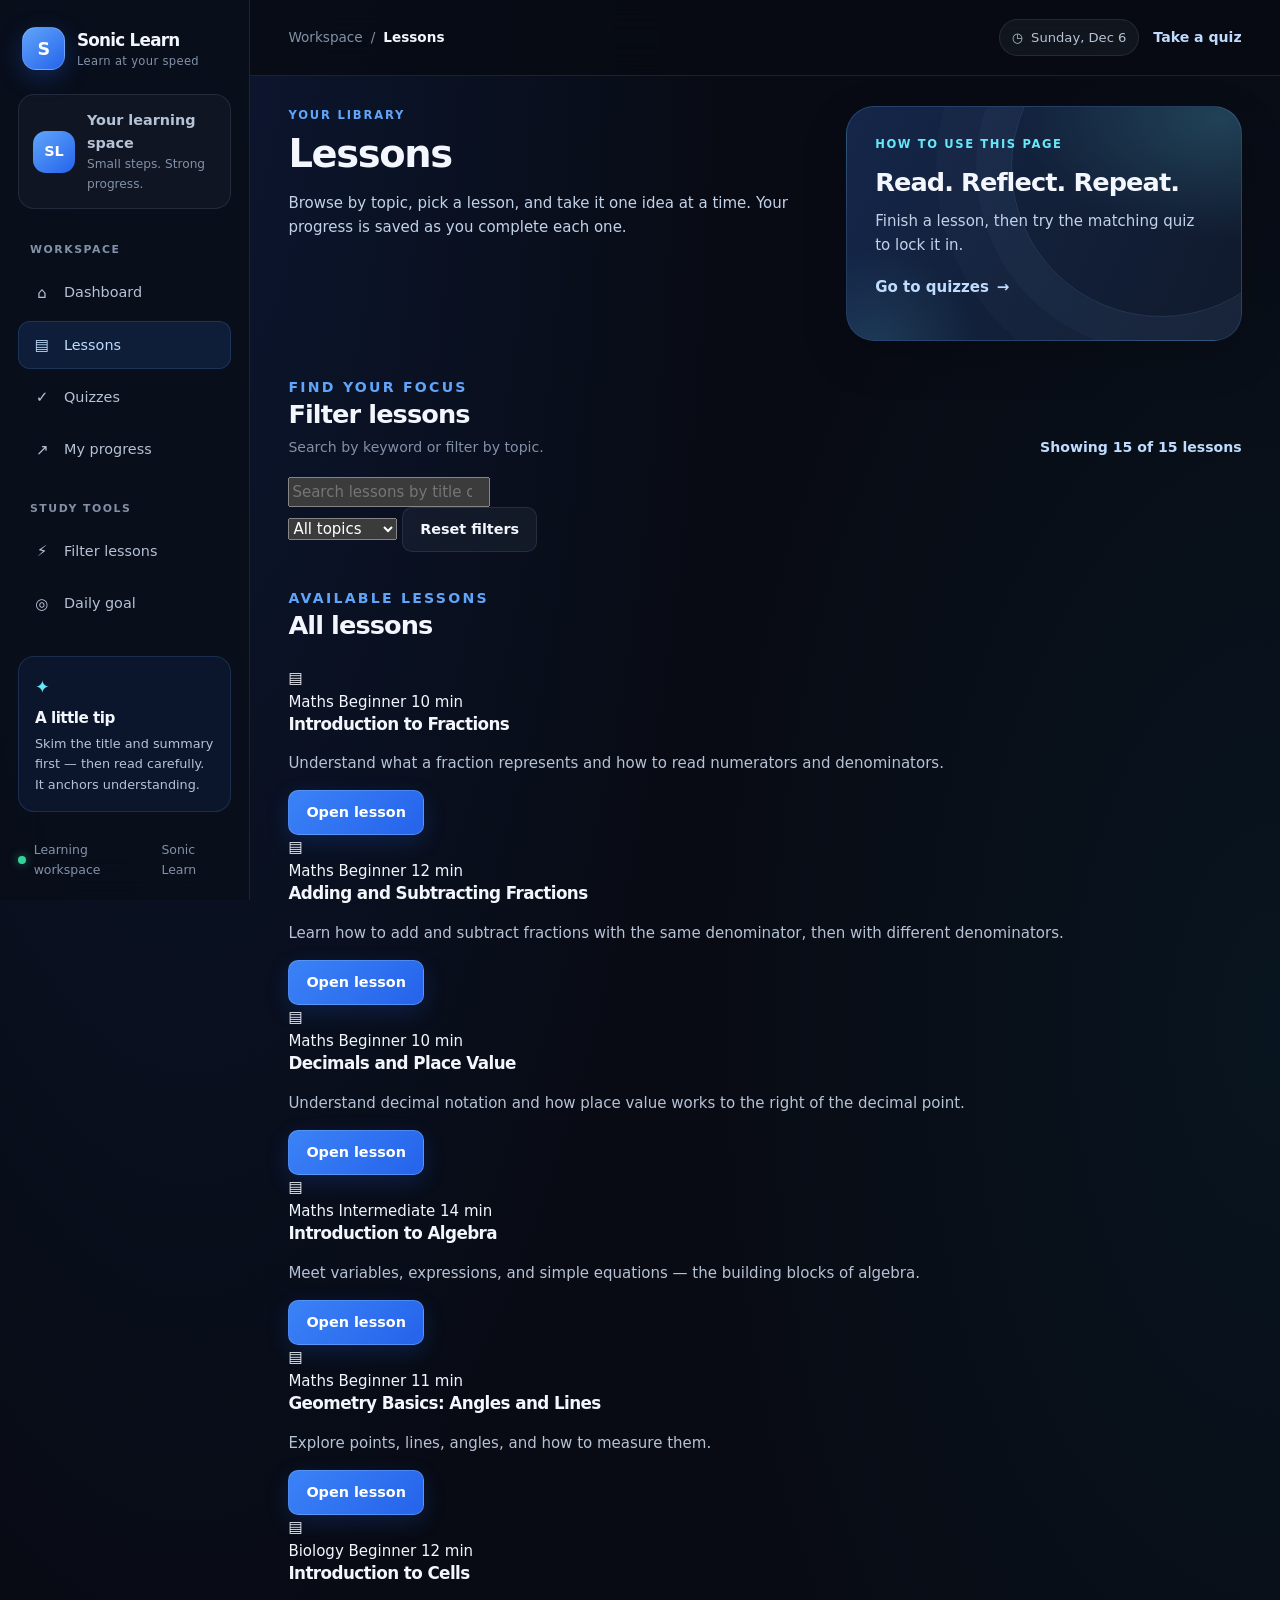
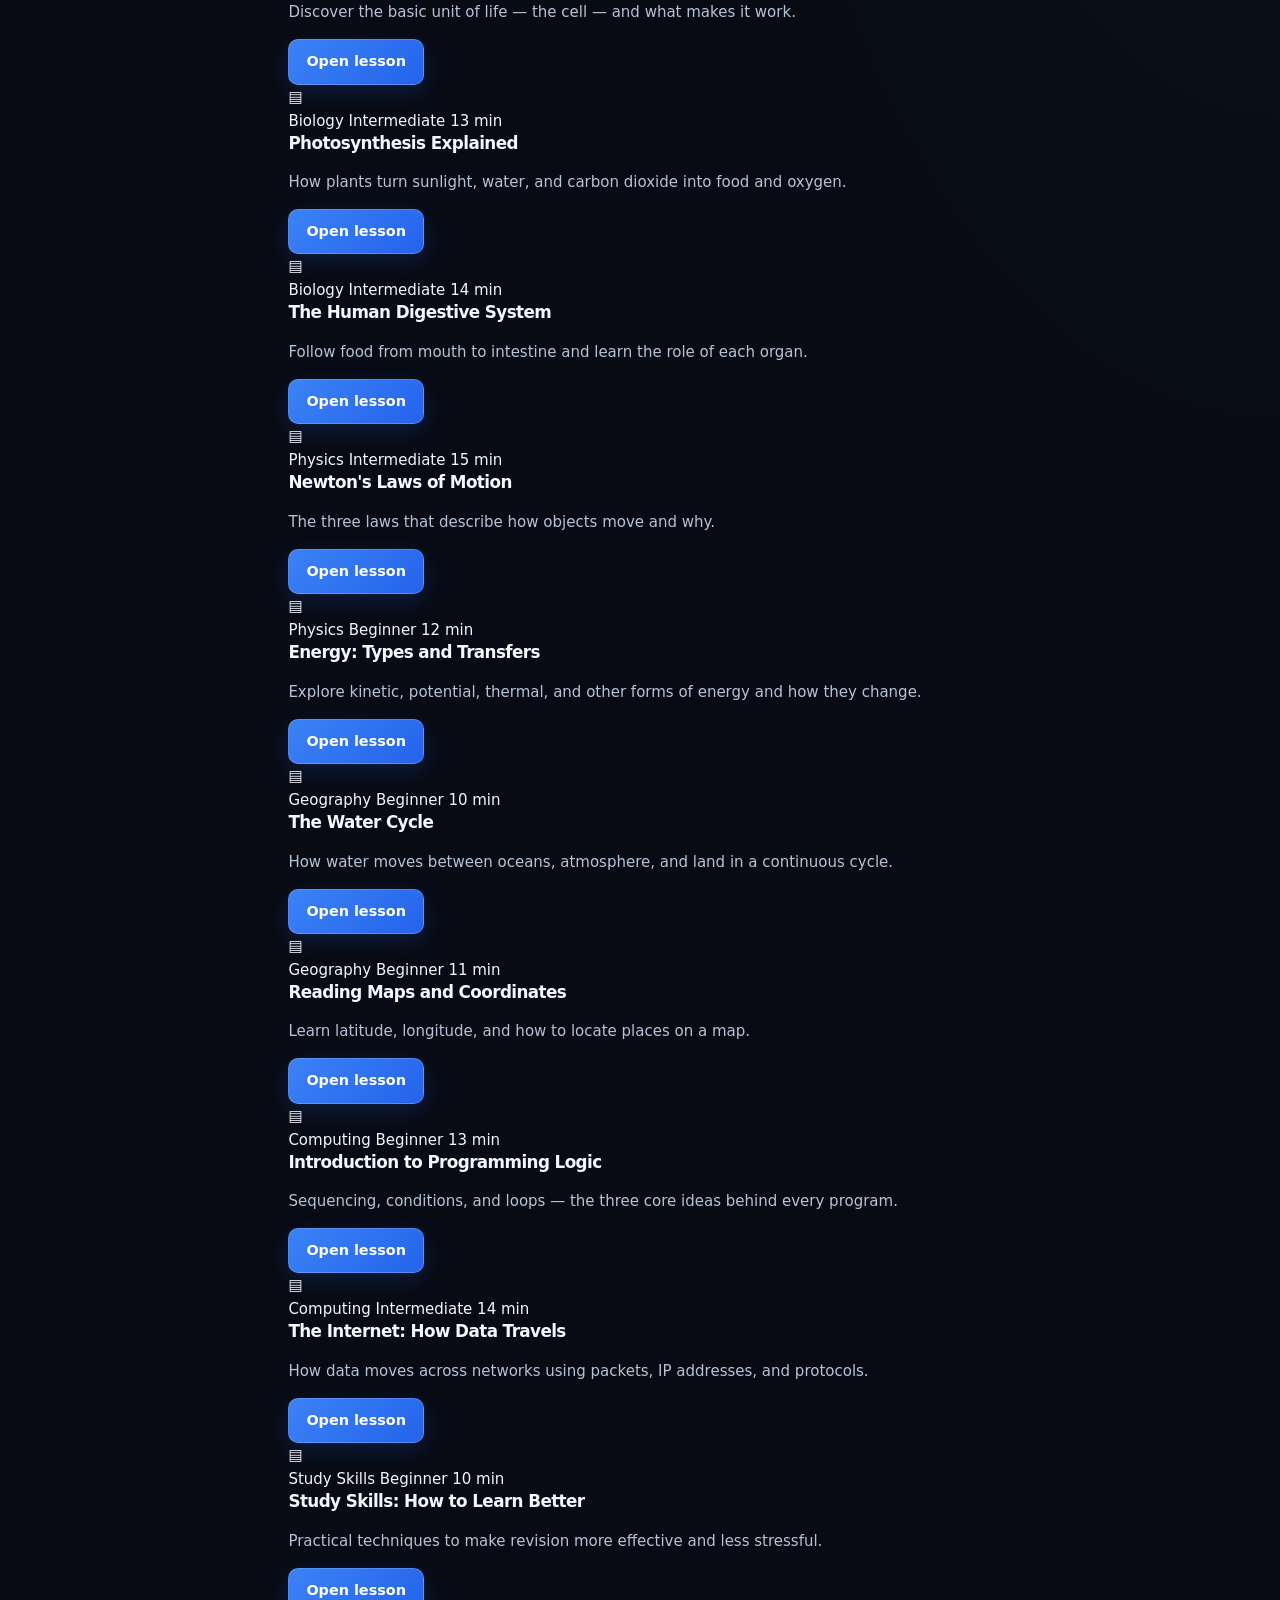
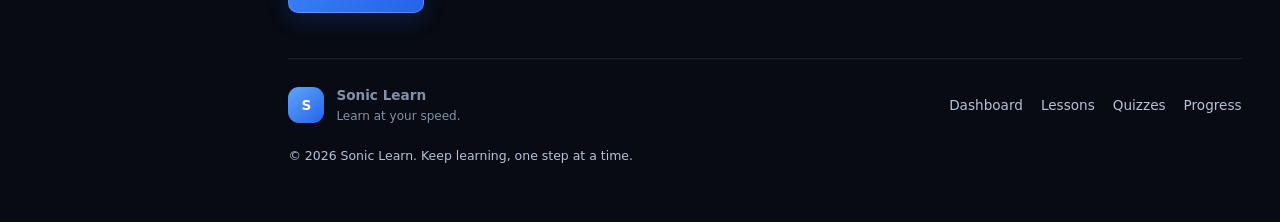
==== lessons.html @ 12e45e4f "Staged final commits of project sonic-learn" ====
<!DOCTYPE html>
<html lang="en">
<head>
    <!--
        SONIC LEARN — Lessons
        File: lessons.html

        Project structure (do not change):
        index.html
        css/style.css
        js/app.js
        lessons.html
        quiz.html
        lessons.json
        manifest.json
        sw.js

        All styling lives in css/style.css.
        All behaviour lives in js/app.js.
        Lesson data is fetched from lessons.json.
    -->

    <meta charset="UTF-8">
    <meta name="viewport" content="width=device-width, initial-scale=1.0">
    <meta name="color-scheme" content="dark">
    <meta name="theme-color" content="#080b14">

    <title>Lessons — Sonic Learn</title>
    <meta name="description" content="Browse Sonic Learn lessons by topic, track your progress, and open a lesson to study.">
    <meta name="robots" content="index, follow">
    <meta name="referrer" content="strict-origin-when-cross-origin">

    <meta property="og:type" content="website">
    <meta property="og:title" content="Lessons — Sonic Learn">
    <meta property="og:description" content="Browse lessons by topic and keep your learning moving.">
    <meta property="og:site_name" content="Sonic Learn">

    <link rel="manifest" href="manifest.json">
    <link rel="stylesheet" href="css/style.css">
    <script src="js/app.js" defer></script>
    <script src="js/lessons.js" defer></script>
</head>

<body>
    <a class="skip-link" href="#main-content">Skip to main content</a>

    <div class="app-shell" id="app-shell">
        <button
            class="sidebar-backdrop"
            id="sidebar-backdrop"
            type="button"
            aria-label="Close navigation menu"
            tabindex="-1"
            hidden
        ></button>

        <aside class="sidebar" id="sidebar" aria-label="Main sidebar">
            <div class="sidebar-header">
                <a class="brand" href="index.html" aria-label="Sonic Learn home">
                    <span class="brand-mark" aria-hidden="true">S</span>
                    <span class="brand-copy">
                        <span class="brand-name">Sonic Learn</span>
                        <span class="brand-tagline">Learn at your speed</span>
                    </span>
                </a>
                <button
                    class="icon-button sidebar-close"
                    id="sidebar-close"
                    type="button"
                    aria-label="Close navigation"
                >
                    <span aria-hidden="true">&times;</span>
                </button>
            </div>

            <div class="sidebar-profile" aria-label="Learning profile">
                <div class="profile-avatar" aria-hidden="true">SL</div>
                <div class="profile-copy">
                    <p class="profile-name">Your learning space</p>
                    <p class="profile-caption">Small steps. Strong progress.</p>
                </div>
            </div>

            <nav class="navigation" aria-label="Main navigation">
                <p class="nav-heading">Workspace</p>
                <a class="nav-link" href="index.html">
                    <span class="nav-icon" aria-hidden="true">⌂</span>
                    <span>Dashboard</span>
                </a>
                <a class="nav-link active" href="lessons.html" aria-current="page">
                    <span class="nav-icon" aria-hidden="true">▤</span>
                    <span>Lessons</span>
                </a>
                <a class="nav-link" href="quiz.html">
                    <span class="nav-icon" aria-hidden="true">✓</span>
                    <span>Quizzes</span>
                </a>
                <a class="nav-link" href="index.html#progress-section">
                    <span class="nav-icon" aria-hidden="true">↗</span>
                    <span>My progress</span>
                </a>

                <p class="nav-heading nav-heading-spaced">Study tools</p>
                <a class="nav-link" href="#lessons-toolbar">
                    <span class="nav-icon" aria-hidden="true">⚡</span>
                    <span>Filter lessons</span>
                </a>
                <a class="nav-link" href="index.html#goal-panel">
                    <span class="nav-icon" aria-hidden="true">◎</span>
                    <span>Daily goal</span>
                </a>
            </nav>

            <div class="sidebar-spacer" aria-hidden="true"></div>

            <section class="sidebar-tip" aria-labelledby="sidebar-tip-title">
                <div class="sidebar-tip-icon" aria-hidden="true">✦</div>
                <h2 id="sidebar-tip-title">A little tip</h2>
                <p>Skim the title and summary first — then read carefully. It anchors understanding.</p>
            </section>

            <div class="sidebar-footer">
                <span class="status-dot" aria-hidden="true"></span>
                <span>Learning workspace</span>
                <span class="sidebar-version">Sonic Learn</span>
            </div>
        </aside>

        <div class="main-column">
            <header class="topbar">
                <div class="topbar-left">
                    <button
                        class="icon-button menu-toggle"
                        id="menu-toggle"
                        type="button"
                        aria-controls="sidebar"
                        aria-expanded="false"
                        aria-label="Open navigation menu"
                    >
                        <span aria-hidden="true">☰</span>
                    </button>
                    <div class="breadcrumb" aria-label="Breadcrumb">
                        <a class="breadcrumb-muted" href="index.html">Workspace</a>
                        <span aria-hidden="true">/</span>
                        <span class="breadcrumb-current">Lessons</span>
                    </div>
                </div>

                <div class="topbar-right">
                    <div class="today-label">
                        <span class="today-label-icon" aria-hidden="true">◷</span>
                        <time id="today-date" datetime="">Today</time>
                    </div>
                    <a class="topbar-link" href="quiz.html">Take a quiz</a>
                </div>
            </header>

            <main class="main-content" id="main-content" tabindex="-1">
                <div class="page-content">

                    <!-- ============ PAGE HEADER ============ -->
                    <section class="welcome-section welcome-section-compact" aria-labelledby="lessons-title">
                        <div class="welcome-copy">
                            <p class="eyebrow">YOUR LIBRARY</p>
                            <h1 id="lessons-title">Lessons</h1>
                            <p class="welcome-description">
                                Browse by topic, pick a lesson, and take it one idea at a time.
                                Your progress is saved as you complete each one.
                            </p>
                        </div>

                        <div class="hero-card hero-card-tight" aria-label="Study tip">
                            <div class="hero-decoration hero-decoration-one" aria-hidden="true"></div>
                            <div class="hero-decoration hero-decoration-two" aria-hidden="true"></div>
                            <div class="hero-card-content">
                                <span class="hero-label">HOW TO USE THIS PAGE</span>
                                <h2>Read. Reflect. Repeat.</h2>
                                <p>Finish a lesson, then try the matching quiz to lock it in.</p>
                                <a class="hero-link" href="quiz.html">
                                    Go to quizzes
                                    <span aria-hidden="true">→</span>
                                </a>
                            </div>
                        </div>
                    </section>

                    <!-- ============ TOOLBAR ============ -->
                    <section class="dashboard-section" id="lessons-toolbar" aria-labelledby="lessons-toolbar-title">
                        <div class="section-heading">
                            <div>
                                <p class="eyebrow">FIND YOUR FOCUS</p>
                                <h2 id="lessons-toolbar-title">Filter lessons</h2>
                                <p class="section-description">Search by keyword or filter by topic.</p>
                            </div>
                            <p class="text-link" id="lessons-count" aria-live="polite">Loading lessons…</p>
                        </div>

                        <div class="toolbar" role="search">
                            <div class="search-box">
                                <label class="visually-hidden" for="lessons-search">Search lessons</label>
                                <input
                                    id="lessons-search"
                                    class="input"
                                    type="search"
                                    placeholder="Search lessons by title or keyword"
                                    autocomplete="off"
                                >
                            </div>

                            <label class="visually-hidden" for="lessons-topic">Filter by topic</label>
                            <select id="lessons-topic" class="input">
                                <option value="">All topics</option>
                            </select>

                            <button class="button button-secondary" id="lessons-reset" type="button">
                                Reset filters
                            </button>
                        </div>
                    </section>

                    <!-- ============ LESSONS GRID ============ -->
                    <section class="dashboard-section" aria-labelledby="lessons-list-title">
                        <div class="section-heading">
                            <div>
                                <p class="eyebrow">AVAILABLE LESSONS</p>
                                <h2 id="lessons-list-title">All lessons</h2>
                            </div>
                        </div>

                        <div
                            class="lessons-grid"
                            id="lessons-list"
                            aria-live="polite"
                            aria-busy="true"
                        >
                            <!-- Populated by js/app.js from lessons.json -->
                            <div class="empty-state">
                                <span class="empty-state-icon" aria-hidden="true">▤</span>
                                <h3>Loading lessons…</h3>
                                <p>Fetching lesson data from lessons.json.</p>
                            </div>
                        </div>

                        <noscript>
                            <p class="notice">
                                JavaScript is turned off. Lessons cannot be loaded from lessons.json
                                without it. Please enable JavaScript to browse lessons.
                            </p>
                        </noscript>
                    </section>

                    <!-- ============ FOOTER ============ -->
                    <footer class="page-footer">
                        <div class="footer-brand">
                            <span class="footer-brand-mark" aria-hidden="true">S</span>
                            <span>
                                <strong>Sonic Learn</strong>
                                <span class="footer-tagline">Learn at your speed.</span>
                            </span>
                        </div>

                        <nav class="footer-navigation" aria-label="Footer navigation">
                            <a href="index.html">Dashboard</a>
                            <a href="lessons.html">Lessons</a>
                            <a href="quiz.html">Quizzes</a>
                            <a href="index.html#progress-section">Progress</a>
                        </nav>

                        <p class="footer-copyright">
                            <span>&copy;</span>
                            <span id="footer-year">2026</span>
                            Sonic Learn. Keep learning, one step at a time.
                        </p>
                    </footer>
                </div>
            </main>
        </div>
    </div>

    <div class="visually-hidden" id="app-announcer" role="status" aria-live="polite" aria-atomic="true"></div>
</body>
</html>
---- css/style.css ----
/* =========================================================
   SONIC LEARN — Main Stylesheet
   File: css/style.css
   Theme: Dark glassmorphism / Electric blue
   ========================================================= */

/* ---------- 1. Design tokens ---------- */
:root {
  color-scheme: dark;

  --bg: #080b14;
  --bg-soft: #0e1423;
  --surface: #111a2b;
  --surface-raised: #172238;
  --surface-glass: rgba(17, 26, 43, 0.82);

  --primary: #60a5fa;
  --primary-strong: #3b82f6;
  --primary-soft: rgba(59, 130, 246, 0.14);
  --cyan: #67e8f9;
  --green: #34d399;
  --orange: #fbbf24;
  --red: #fb7185;
  --purple: #c4b5fd;

  --text: #f3f6fc;
  --text-soft: #b6c2d5;
  --muted: #8291a8;
  --border: rgba(148, 163, 184, 0.15);
  --border-active: rgba(96, 165, 250, 0.45);

  --sidebar-width: 250px;
  --topbar-height: 76px;

  --radius-sm: 10px;
  --radius-md: 16px;
  --radius-lg: 22px;
  --radius-xl: 28px;

  --shadow-card: 0 16px 45px rgba(0, 0, 0, 0.18);
  --transition: 180ms ease;
}

/* ---------- 2. Reset and base ---------- */
* {
  box-sizing: border-box;
}

html {
  min-height: 100%;
  scroll-behavior: smooth;
  scroll-padding-top: 90px;
}

body {
  margin: 0;
  min-height: 100vh;
  background:
    radial-gradient(ellipse at 15% 0%, rgba(37, 99, 235, 0.13), transparent 35%),
    radial-gradient(ellipse at 100% 30%, rgba(8, 145, 178, 0.07), transparent 32%),
    var(--bg);
  color: var(--text);
  font-family: Inter, ui-sans-serif, system-ui, -apple-system,
    BlinkMacSystemFont, "Segoe UI", sans-serif;
  font-size: 15px;
  line-height: 1.6;
  -webkit-font-smoothing: antialiased;
}

button,
input,
select,
textarea {
  font: inherit;
}

button {
  color: inherit;
}

button,
a,
input,
select,
textarea {
  -webkit-tap-highlight-color: transparent;
}

a {
  color: inherit;
  text-decoration: none;
}

button:focus-visible,
a:focus-visible,
input:focus-visible,
select:focus-visible,
textarea:focus-visible {
  outline: 3px solid rgba(96, 165, 250, 0.8);
  outline-offset: 3px;
}

button:disabled {
  cursor: not-allowed;
  opacity: 0.55;
}

img,
svg {
  max-width: 100%;
}

img {
  display: block;
}

::selection {
  color: white;
  background: rgba(59, 130, 246, 0.65);
}

::-webkit-scrollbar {
  width: 9px;
  height: 9px;
}

::-webkit-scrollbar-track {
  background: var(--bg);
}

::-webkit-scrollbar-thumb {
  background: #29364c;
  border: 2px solid var(--bg);
  border-radius: 999px;
}

[hidden] {
  display: none !important;
}

/* ---------- 3. Typography ---------- */
h1,
h2,
h3,
h4,
p {
  margin-top: 0;
}

h1,
h2,
h3,
h4 {
  color: var(--text);
  line-height: 1.25;
  letter-spacing: -0.035em;
}

h1 {
  font-size: clamp(1.8rem, 3vw, 2.65rem);
  font-weight: 800;
}

h2 {
  font-size: clamp(1.3rem, 2vw, 1.7rem);
  font-weight: 750;
}

h3 {
  font-size: 1.05rem;
  font-weight: 700;
}

p {
  color: var(--text-soft);
}

small,
.text-muted {
  color: var(--muted);
}

.eyebrow {
  margin-bottom: 6px;
  color: var(--primary);
  font-size: 0.72rem;
  font-weight: 800;
  letter-spacing: 0.16em;
  text-transform: uppercase;
}

.section-description {
  margin: 0;
  color: var(--muted);
  font-size: 0.88rem;
}

.gradient-text {
  color: var(--primary);
  background: linear-gradient(110deg, #93c5fd, #60a5fa, #67e8f9);
  background-clip: text;
  -webkit-background-clip: text;
  -webkit-text-fill-color: transparent;
}

/* ---------- 4. Main application layout ---------- */
.app-shell {
  display: flex;
  min-height: 100vh;
  width: 100%;
}

.app-shell > .sidebar {
  flex-shrink: 0;
}

.main-column {
  display: flex;
  flex-direction: column;
  flex: 1;
  min-width: 0;
  margin-left: var(--sidebar-width);
  width: calc(100% - var(--sidebar-width));
}

.sidebar {
  position: fixed;
  z-index: 100;
  inset: 0 auto 0 0;
  display: flex;
  width: var(--sidebar-width);
  flex-direction: column;
  padding: 27px 18px 20px;
  overflow-y: auto;
  background: rgba(9, 14, 26, 0.94);
  border-right: 1px solid var(--border);
  backdrop-filter: blur(24px);
  -webkit-backdrop-filter: blur(24px);
}

.page-content {
  width: 100%;
  max-width: 1500px;
  margin: 0 auto;
  padding: 30px clamp(18px, 3vw, 42px) 50px;
}

.main-content {
  flex: 1;
  min-width: 0;
}

.topbar {
  position: sticky;
  z-index: 50;
  top: 0;
  display: flex;
  align-items: center;
  justify-content: space-between;
  gap: 20px;
  min-height: var(--topbar-height);
  padding: 15px clamp(18px, 3vw, 42px);
  background: rgba(8, 11, 20, 0.84);
  border-bottom: 1px solid var(--border);
  backdrop-filter: blur(18px);
  -webkit-backdrop-filter: blur(18px);
}

.topbar-left,
.topbar-right {
  display: flex;
  align-items: center;
  gap: 14px;
}

/* ---------- 5. Brand ---------- */
.brand {
  display: inline-flex;
  align-items: center;
  gap: 12px;
  color: var(--text);
  font-size: 1.05rem;
  font-weight: 850;
  letter-spacing: -0.045em;
}

.brand-mark {
  display: grid;
  width: 43px;
  height: 43px;
  flex-shrink: 0;
  place-items: center;
  color: white;
  background: linear-gradient(140deg, #60a5fa, #2563eb);
  border: 1px solid rgba(191, 219, 254, 0.28);
  border-radius: 14px;
  box-shadow: 0 7px 25px rgba(37, 99, 235, 0.3);
  font-size: 1.1rem;
  font-weight: 850;
}

.brand-copy {
  display: flex;
  flex-direction: column;
}

.brand-name {
  font-size: 1.05rem;
  font-weight: 850;
}

.brand-tagline {
  margin-top: -2px;
  color: var(--muted);
  font-size: 0.72rem;
  font-weight: 500;
  letter-spacing: 0.03em;
}

/* ---------- 6. Sidebar navigation ---------- */
.sidebar-header {
  display: flex;
  align-items: center;
  justify-content: space-between;
  gap: 10px;
  padding: 0 4px 24px;
}

.sidebar-profile {
  display: flex;
  align-items: center;
  gap: 12px;
  padding: 14px;
  margin-bottom: 18px;
  background: rgba(148, 163, 184, 0.05);
  border: 1px solid var(--border);
  border-radius: var(--radius-md);
}

.profile-avatar {
  display: grid;
  width: 42px;
  height: 42px;
  flex-shrink: 0;
  place-items: center;
  color: white;
  background: linear-gradient(140deg, #60a5fa, #2563eb);
  border-radius: 13px;
  font-weight: 800;
  font-size: 0.9rem;
}

.profile-copy {
  min-width: 0;
}

.profile-name {
  margin: 0;
  font-weight: 700;
  font-size: 0.9rem;
}

.profile-caption {
  margin: 0;
  color: var(--muted);
  font-size: 0.76rem;
}

.navigation {
  display: flex;
  flex-direction: column;
  gap: 4px;
}

.nav-heading {
  margin: 14px 12px 6px;
  color: var(--muted);
  font-size: 0.68rem;
  font-weight: 750;
  letter-spacing: 0.14em;
  text-transform: uppercase;
}

.nav-heading-spaced {
  margin-top: 22px;
}

.nav-link {
  display: flex;
  min-height: 46px;
  align-items: center;
  gap: 12px;
  padding: 11px 13px;
  color: var(--text-soft);
  border: 1px solid transparent;
  border-radius: 12px;
  font-size: 0.9rem;
  transition:
    color var(--transition),
    background var(--transition),
    border-color var(--transition);
}

.nav-link:hover {
  color: white;
  background: rgba(148, 163, 184, 0.07);
}

.nav-link.active,
.nav-link[aria-current="page"] {
  color: #bfdbfe;
  background: var(--primary-soft);
  border-color: rgba(96, 165, 250, 0.17);
}

.nav-icon {
  display: inline-grid;
  width: 20px;
  place-items: center;
  flex-shrink: 0;
  font-size: 0.95rem;
}

.sidebar-spacer {
  flex: 1 1 auto;
  min-height: 20px;
}

.sidebar-tip {
  padding: 16px;
  margin-bottom: 16px;
  background: rgba(59, 130, 246, 0.08);
  border: 1px solid rgba(96, 165, 250, 0.18);
  border-radius: var(--radius-md);
}

.sidebar-tip-icon {
  margin-bottom: 8px;
  color: var(--cyan);
  font-size: 1.1rem;
}

.sidebar-tip h2 {
  margin-bottom: 6px;
  font-size: 0.95rem;
}

.sidebar-tip p {
  margin: 0;
  font-size: 0.8rem;
}

.sidebar-footer {
  display: flex;
  align-items: center;
  gap: 8px;
  padding-top: 12px;
  color: var(--muted);
  font-size: 0.78rem;
}

.status-dot {
  width: 8px;
  height: 8px;
  background: var(--green);
  border-radius: 50%;
  box-shadow: 0 0 10px rgba(52, 211, 153, 0.55);
}

.sidebar-version {
  margin-left: auto;
}

/* ---------- 7. Buttons ---------- */
.button,
button.btn {
  display: inline-flex;
  min-height: 43px;
  align-items: center;
  justify-content: center;
  gap: 9px;
  padding: 10px 17px;
  color: var(--text);
  background: var(--surface-raised);
  border: 1px solid var(--border);
  border-radius: var(--radius-sm);
  cursor: pointer;
  font-size: 0.9rem;
  font-weight: 700;
  transition:
    background var(--transition),
    border-color var(--transition),
    box-shadow var(--transition),
    transform var(--transition);
}

.button:hover {
  border-color: var(--border-active);
  transform: translateY(-1px);
}

.button-primary {
  color: white;
  background: linear-gradient(135deg, #3b82f6, #2563eb);
  border-color: rgba(147, 197, 253, 0.35);
  box-shadow: 0 7px 22px rgba(37, 99, 235, 0.2);
}

.button-primary:hover {
  background: linear-gradient(135deg, #60a5fa, #3b82f6);
  box-shadow: 0 9px 28px rgba(37, 99, 235, 0.3);
}

.button-secondary {
  background: rgba(148, 163, 184, 0.07);
}

.button:active {
  transform: translateY(0);
}

/* ---------- 8. Skip link & utility accessibility ---------- */
.skip-link {
  position: absolute;
  top: -100px;
  left: 12px;
  z-index: 1000;
  padding: 12px 18px;
  color: white;
  background: var(--primary-strong);
  border-radius: var(--radius-sm);
  font-weight: 700;
  transition: top 180ms ease;
}

.skip-link:focus {
  top: 12px;
}

.visually-hidden {
  position: absolute !important;
  width: 1px;
  height: 1px;
  padding: 0;
  margin: -1px;
  overflow: hidden;
  clip: rect(0, 0, 0, 0);
  white-space: nowrap;
  border: 0;
}

/* ---------- 9. Icon buttons ---------- */
.icon-button {
  display: inline-grid;
  width: 42px;
  height: 42px;
  place-items: center;
  color: var(--text);
  background: transparent;
  border: 1px solid transparent;
  border-radius: 11px;
  cursor: pointer;
  font-size: 1.15rem;
  transition: background var(--transition), border-color var(--transition);
}

.icon-button:hover {
  background: rgba(148, 163, 184, 0.08);
  border-color: var(--border);
}

.sidebar-close,
.menu-toggle {
  display: none;
}

/* ---------- 10. Topbar extras ---------- */
.breadcrumb {
  display: flex;
  align-items: center;
  gap: 8px;
  color: var(--muted);
  font-size: 0.85rem;
}

.breadcrumb-current {
  color: var(--text);
  font-weight: 600;
}

.today-label {
  display: inline-flex;
  align-items: center;
  gap: 8px;
  padding: 7px 12px;
  color: var(--text-soft);
  background: rgba(148, 163, 184, 0.07);
  border: 1px solid var(--border);
  border-radius: 999px;
  font-size: 0.82rem;
}

.topbar-link {
  color: #bfdbfe;
  font-weight: 700;
  font-size: 0.88rem;
}

.topbar-link:hover {
  color: white;
}

/* ---------- 11. Welcome hero ---------- */
.welcome-section {
  display: grid;
  grid-template-columns: minmax(0, 1.35fr) minmax(280px, 1fr);
  gap: 24px;
  align-items: stretch;
}

.welcome-copy {
  min-width: 0;
}

.welcome-section h1 {
  max-width: 720px;
  margin-bottom: 13px;
}

.welcome-description {
  max-width: 590px;
  margin-bottom: 22px;
  color: #c2d2e8;
}

.welcome-actions {
  display: flex;
  flex-wrap: wrap;
  gap: 10px;
}

.hero-card {
  position: relative;
  isolation: isolate;
  display: flex;
  min-height: 235px;
  padding: 28px;
  overflow: hidden;
  background:
    radial-gradient(ellipse at 95% 5%, rgba(103, 232, 249, 0.18), transparent 38%),
    linear-gradient(115deg, #14264a 0%, #122039 48%, #101a2d 100%);
  border: 1px solid rgba(96, 165, 250, 0.24);
  border-radius: var(--radius-xl);
  box-shadow: var(--shadow-card);
}

/* Base decoration — shared positioning & shape */
.hero-decoration {
  position: absolute;
  z-index: -1;
  border-radius: 50%;
  pointer-events: none;
}

/* Top-right ring decoration */
.hero-decoration-one {
  top: -90px;
  right: -70px;
  width: 300px;
  height: 300px;
  border: 1px solid rgba(147, 197, 253, 0.14);
  box-shadow:
    0 0 0 35px rgba(147, 197, 253, 0.035),
    0 0 0 75px rgba(147, 197, 253, 0.025);
}

/* Bottom-left glow decoration */
.hero-decoration-two {
  bottom: -120px;
  left: -80px;
  width: 220px;
  height: 220px;
  background: radial-gradient(circle, rgba(103, 232, 249, 0.12), transparent 65%);
}

/* Optional: add more decorations easily */
.hero-decoration-three {
  top: 40%;
  left: -140px;
  width: 200px;
  height: 200px;
  background: radial-gradient(circle, rgba(96, 165, 250, 0.1), transparent 70%);
}

.hero-card-content {
  position: relative;
  z-index: 1;
  display: flex;
  flex-direction: column;
}

.hero-label {
  display: inline-block;
  margin-bottom: 14px;
  color: var(--cyan);
  font-size: 0.72rem;
  font-weight: 800;
  letter-spacing: 0.14em;
}

.hero-symbol {
  display: grid;
  width: 52px;
  height: 52px;
  margin-bottom: 14px;
  place-items: center;
  color: white;
  background: linear-gradient(140deg, #60a5fa, #2563eb);
  border-radius: 16px;
  font-size: 1.5rem;
}

.hero-card h2 {
  margin-bottom: 10px;
}

.hero-card p {
  margin-bottom: 0;
  color: #c2d2e8;
}

.hero-link {
  display: inline-flex;
  align-items: center;
  gap: 8px;
  margin-top: 18px;
  color: #bfdbfe;
  font-weight: 700;
}

.hero-link:hover {
  color: white;
}

/* ---------- 12. Section headings ---------- */
.dashboard-section {
  margin-top: 35px;
}

.section-heading {
  display: flex;
  align-items: flex-end;
  justify-content: space-between;
  gap: 16px;
  margin-bottom: 19px;
}

.section-heading h2,
.section-heading h3 {
  margin-bottom: 5px;
}

.section-heading p {
  margin-bottom: 0;
  font-size: 0.88rem;
}

.text-link {
  color: #bfdbfe;
  font-size: 0.85rem;
  font-weight: 700;
  white-space: nowrap;
}

.text-link:hover {
  color: white;
}

/* ---------- 13. Stat cards ---------- */
.stats-grid {
  display: grid;
  grid-template-columns: repeat(4, minmax(0, 1fr));
  gap: 16px;
}

.stat-card {
  min-width: 0;
  padding: 22px;
  background: linear-gradient(145deg, rgba(20, 31, 50, 0.92), rgba(13, 20, 34, 0.92));
  border: 1px solid var(--border);
  border-radius: var(--radius-md);
  box-shadow: var(--shadow-card);
  transition:
    border-color var(--transition),
    transform var(--transition);
}

.stat-card:hover {
  border-color: var(--border-active);
  transform: translateY(-3px);
}

.stat-card-top {
  display: flex;
  align-items: center;
  gap: 10px;
  margin-bottom: 15px;
}

.stat-icon {
  display: grid;
  width: 42px;
  height: 42px;
  flex-shrink: 0;
  place-items: center;
  color: var(--primary);
  background: var(--primary-soft);
  border-radius: 13px;
  font-size: 1.05rem;
}

.stat-card-lessons .stat-icon  { color: var(--primary); background: var(--primary-soft); }
.stat-card-quizzes .stat-icon  { color: var(--green);   background: rgba(52, 211, 153, 0.12); }
.stat-card-score .stat-icon    { color: var(--orange);  background: rgba(251, 191, 36, 0.12); }
.stat-card-streak .stat-icon   { color: var(--purple);  background: rgba(196, 181, 253, 0.12); }

.stat-label {
  color: var(--muted);
  font-size: 0.82rem;
  font-weight: 600;
}

.stat-value {
  display: block;
  margin-bottom: 5px;
  font-size: clamp(1.6rem, 2.6vw, 2.15rem);
  font-weight: 800;
  letter-spacing: -0.055em;
  line-height: 1.2;
  overflow-wrap: anywhere;
}

.stat-unit {
  margin-left: 3px;
  color: var(--muted);
  font-size: 0.55em;
  font-weight: 600;
}

.stat-footnote {
  margin: 0;
  color: var(--muted);
  font-size: 0.78rem;
}

/* ---------- 14. Quick actions ---------- */
.quick-actions-grid {
  display: grid;
  grid-template-columns: repeat(2, minmax(0, 1fr));
  gap: 16px;
}

.quick-action {
  display: flex;
  align-items: center;
  gap: 14px;
  min-width: 0;
  padding: 18px;
  color: var(--text);
  background: var(--surface-glass);
  border: 1px solid var(--border);
  border-radius: var(--radius-md);
  transition:
    border-color var(--transition),
    transform var(--transition),
    box-shadow var(--transition);
}

.quick-action:hover {
  border-color: var(--border-active);
  box-shadow: 0 12px 30px rgba(0, 0, 0, 0.22);
  transform: translateY(-3px);
}

.quick-action-icon {
  display: grid;
  width: 46px;
  height: 46px;
  flex-shrink: 0;
  place-items: center;
  border-radius: 13px;
  font-size: 1.15rem;
}

.quick-action-copy {
  display: flex;
  flex-direction: column;
  min-width: 0;
}

.quick-action-title {
  font-weight: 700;
  font-size: 0.92rem;
}

.quick-action-description {
  color: var(--muted);
  font-size: 0.82rem;
}

.quick-action-arrow {
  margin-left: auto;
  color: var(--primary);
  font-size: 1.05rem;
}

.quick-action-lessons .quick-action-icon  { color: var(--primary); background: var(--primary-soft); }
.quick-action-quiz .quick-action-icon     { color: var(--green);   background: rgba(52, 211, 153, 0.12); }
.quick-action-progress .quick-action-icon { color: var(--cyan);    background: rgba(103, 232, 249, 0.1); }
.quick-action-goal .quick-action-icon     { color: var(--orange);  background: rgba(251, 191, 36, 0.12); }

/* ---------- 15. Content grid & panels ---------- */
.content-grid {
  display: grid;
  grid-template-columns: minmax(0, 1.5fr) minmax(280px, 1fr);
  gap: 22px;
  margin-top: 35px;
  min-width: 0;
}

.content-grid > * {
  min-width: 0;
}

.content-panel {
  min-width: 0;
  padding: 22px;
  background: var(--surface-glass);
  border: 1px solid var(--border);
  border-radius: var(--radius-md);
  box-shadow: var(--shadow-card);
}

.panel-heading {
  display: flex;
  align-items: flex-start;
  justify-content: space-between;
  gap: 14px;
  margin-bottom: 18px;
}

.panel-heading h2,
.panel-heading h3 {
  margin-bottom: 0;
}

/* ---------- 16. Recent learning / empty states ---------- */
.recent-lessons-list {
  display: flex;
  flex-direction: column;
  gap: 12px;
}

.lesson-item {
  min-width: 0;
  padding: 17px;
  background: linear-gradient(145deg, rgba(20, 31, 50, 0.95), rgba(13, 20, 34, 0.95));
  border: 1px solid var(--border);
  border-radius: var(--radius-md);
  transition: border-color var(--transition), transform var(--transition);
}

.lesson-item:hover {
  border-color: var(--border-active);
  transform: translateY(-2px);
}

.lesson-item h3 {
  margin-bottom: 8px;
}

.empty-state {
  display: flex;
  min-height: 230px;
  flex-direction: column;
  align-items: center;
  justify-content: center;
  padding: 28px;
  text-align: center;
}

.empty-state-icon {
  display: grid;
  width: 60px;
  height: 60px;
  margin-bottom: 18px;
  place-items: center;
  color: var(--primary);
  background: var(--primary-soft);
  border-radius: 18px;
  font-size: 1.7rem;
}

.empty-state h3 {
  margin-bottom: 8px;
}

.empty-state p {
  max-width: 400px;
  margin-bottom: 18px;
}

.empty-state-compact {
  min-height: 150px;
  padding: 20px;
}

.notice {
  padding: 14px 16px;
  color: var(--text-soft);
  background: var(--primary-soft);
  border: 1px solid rgba(96, 165, 250, 0.2);
  border-radius: var(--radius-sm);
}

/* ---------- 17. Daily goal panel ---------- */
.goal-panel {
  padding: 23px;
  background:
    radial-gradient(ellipse at 100% 0%, rgba(59, 130, 246, 0.12), transparent 50%),
    var(--surface);
  border: 1px solid var(--border);
  border-radius: var(--radius-md);
}

.goal-badge {
  padding: 4px 10px;
  color: #bfdbfe;
  background: rgba(59, 130, 246, 0.12);
  border: 1px solid rgba(96, 165, 250, 0.18);
  border-radius: 999px;
  font-size: 0.72rem;
  font-weight: 700;
}

.goal-summary {
  margin: 6px 0 14px;
}

.goal-number {
  margin: 0;
  font-size: clamp(2.2rem, 5vw, 2.8rem);
  font-weight: 850;
  letter-spacing: -0.06em;
  line-height: 1;
}

.goal-divider {
  margin: 0 4px;
  color: var(--muted);
}

.goal-unit {
  margin: 6px 0 0;
  color: var(--muted);
  font-size: 0.82rem;
}

.goal-progressbar {
  width: 100%;
  height: 8px;
  overflow: hidden;
  background: rgba(148, 163, 184, 0.12);
  border-radius: 999px;
}

.goal-progress-fill {
  display: block;
  width: 0%;
  height: 100%;
  background: linear-gradient(90deg, #3b82f6, #67e8f9);
  border-radius: inherit;
  transition: width 450ms ease;
}

.goal-message {
  margin: 14px 0 0;
  font-size: 0.85rem;
}

.goal-footer {
  display: flex;
  align-items: center;
  gap: 8px;
  margin-top: 16px;
  padding-top: 14px;
  color: var(--muted);
  border-top: 1px solid var(--border);
  font-size: 0.78rem;
}

.goal-footer-icon {
  color: var(--cyan);
}

/* ---------- 18. Progress section ---------- */
.progress-summary-grid {
  display: grid;
  grid-template-columns: repeat(3, minmax(0, 1fr));
  gap: 16px;
  margin-bottom: 20px;
}

.progress-summary-card {
  display: flex;
  align-items: center;
  gap: 14px;
  min-width: 0;
  padding: 18px;
  background: var(--surface-glass);
  border: 1px solid var(--border);
  border-radius: var(--radius-md);
}

.progress-summary-icon {
  display: grid;
  width: 44px;
  height: 44px;
  flex-shrink: 0;
  place-items: center;
  color: var(--primary);
  background: var(--primary-soft);
  border-radius: 13px;
}

.progress-summary-label {
  margin: 0;
  color: var(--muted);
  font-size: 0.8rem;
}

.progress-summary-value {
  margin: 0;
  font-size: 1.5rem;
  font-weight: 800;
  letter-spacing: -0.04em;
}

.topic-performance-panel {
  padding: 22px;
  background: var(--surface-glass);
  border: 1px solid var(--border);
  border-radius: var(--radius-md);
}

.topic-performance {
  margin-top: 12px;
}

.topic-row {
  padding: 14px 0;
  border-bottom: 1px solid var(--border);
}
.topic-row:last-child { border-bottom: 0; }

.topic-row-head {
  display: flex;
  align-items: center;
  justify-content: space-between;
  gap: 12px;
  margin-bottom: 8px;
}

.topic-row-name {
  font-weight: 700;
  font-size: 0.9rem;
}

.topic-row-score {
  color: var(--muted);
}

.topic-row-meta {
  margin-top: 8px;
  color: var(--muted);
}
/* Lesson reader */
.lesson-reader {
  margin-top: 30px;
}
.lesson-reader-shell {
  padding: 26px;
  background: var(--surface-glass);
  border: 1px solid var(--border);
  border-radius: var(--radius-lg);
  box-shadow: var(--shadow-card);
}
.lesson-reader-head {
  display: flex;
  align-items: flex-start;
  justify-content: space-between;
  gap: 16px;
  margin-bottom: 22px;
  padding-bottom: 18px;
  border-bottom: 1px solid var(--border);
}
.lesson-reader-head h2 { margin: 4px 0 8px; }
.lesson-reader-close { font-size: 1.3rem; }
.lesson-body {
  color: var(--text-soft);
  font-size: 1rem;
  line-height: 1.85;
}
.lesson-body p { margin-bottom: 16px; }
.lesson-complete-bar {
  display: flex;
  align-items: center;
  gap: 12px;
  margin-top: 26px;
  padding-top: 20px;
  border-top: 1px solid var(--border);
  flex-wrap: wrap;
}
.lesson-card-done { opacity: 0.85; }

/* ---------- 19. Study guidance ---------- */
.guidance-card {
  display: flex;
  align-items: center;
  gap: 22px;
  padding: 26px;
  background:
    radial-gradient(ellipse at 0% 100%, rgba(59, 130, 246, 0.12), transparent 55%),
    var(--surface);
  border: 1px solid var(--border);
  border-radius: var(--radius-lg);
}

.guidance-icon {
  display: grid;
  width: 56px;
  height: 56px;
  flex-shrink: 0;
  place-items: center;
  color: white;
  background: linear-gradient(140deg, #60a5fa, #2563eb);
  border-radius: 18px;
  font-size: 1.6rem;
}

.guidance-copy {
  flex: 1;
  min-width: 0;
}

.guidance-copy h2 {
  margin: 4px 0 8px;
}

.guidance-copy p {
  margin: 0;
}
.quiz-picker-grid {
  display: grid;
  grid-template-columns: repeat(3, minmax(0, 1fr));
  gap: 16px;
}
.quiz-picker-card {
  display: flex;
  flex-direction: column;
  gap: 12px;
  padding: 22px;
  background: var(--surface-glass);
  border: 1px solid var(--border);
  border-radius: var(--radius-md);
  transition: border-color var(--transition), transform var(--transition);
}
.quiz-picker-card:hover {
  border-color: var(--border-active);
  transform: translateY(-3px);
}
.quiz-picker-head {
  display: flex;
  align-items: center;
  justify-content: space-between;
  gap: 10px;
}
.quiz-picker-icon {
  display: grid;
  width: 40px;
  height: 40px;
  place-items: center;
  color: var(--green);
  background: rgba(52, 211, 153, 0.12);
  border-radius: 12px;
}
.quiz-picker-card h3 { margin: 4px 0 0; }
.quiz-picker-card .button { margin-top: auto; }

.quiz-actions-center {
  justify-content: center;
  flex-wrap: wrap;
}

@media (max-width: 1150px) {
  .quiz-picker-grid { grid-template-columns: repeat(2, minmax(0, 1fr)); }
}
@media (max-width: 760px) {
  .quiz-picker-grid { grid-template-columns: minmax(0, 1fr); }
}

/* ---------- 20. Footer ---------- */
.page-footer {
  display: flex;
  flex-wrap: wrap;
  align-items: center;
  justify-content: space-between;
  gap: 20px;
  margin-top: 45px;
  padding: 26px 0 6px;
  border-top: 1px solid var(--border);
  color: var(--muted);
  font-size: 0.85rem;
}

.footer-brand {
  display: flex;
  align-items: center;
  gap: 12px;
}

.footer-brand-mark {
  display: grid;
  width: 36px;
  height: 36px;
  flex-shrink: 0;
  place-items: center;
  color: white;
  background: linear-gradient(140deg, #60a5fa, #2563eb);
  border-radius: 11px;
  font-weight: 800;
}

.footer-tagline {
  display: block;
  color: var(--muted);
  font-size: 0.75rem;
}

.footer-navigation {
  display: flex;
  flex-wrap: wrap;
  gap: 18px;
}

.footer-navigation a {
  color: var(--text-soft);
}

.footer-navigation a:hover {
  color: white;
}

.footer-copyright {
  margin: 0;
  width: 100%;
  font-size: 0.78rem;
}

/* ---------- 21. Mobile sidebar backdrop ---------- */
.sidebar-backdrop {
  position: fixed;
  z-index: 90;
  inset: 0;
  background: rgba(0, 0, 0, 0.65);
  border: 0;
  backdrop-filter: blur(3px);
  cursor: pointer;
}

.sidebar-backdrop[hidden] {
  display: none !important;
}

/* ---------- 22. Utility classes ---------- */
.flex { display: flex; }
.flex-wrap { flex-wrap: wrap; }
.flex-col { flex-direction: column; }
.items-center { align-items: center; }
.justify-between { justify-content: space-between; }
.justify-center { justify-content: center; }

.w-full { width: 100%; }
.min-w-0 { min-width: 0; }

.mb-0 { margin-bottom: 0; }
.mt-4 { margin-top: 16px; }

.text-center { text-align: center; }
.text-primary { color: var(--primary); }
.text-success { color: var(--green); }
.text-warning { color: var(--orange); }
.text-danger { color: var(--red); }
.text-small { font-size: 0.83rem; }

/* ---------- 23. Responsive: large tablets ---------- */
@media (max-width: 1150px) {
  :root {
    --sidebar-width: 220px;
  }

  .stats-grid {
    grid-template-columns: repeat(2, minmax(0, 1fr));
  }

  .content-grid {
    grid-template-columns: minmax(0, 1fr);
  }
}

/* ---------- 24. Responsive: tablets / small laptops ---------- */
@media (max-width: 900px) {
  .welcome-section {
    grid-template-columns: minmax(0, 1fr);
  }

  .hero-card {
    min-height: auto;
  }

  .progress-summary-grid {
    grid-template-columns: repeat(2, minmax(0, 1fr));
  }
}

/* ---------- 25. Responsive: phones ---------- */
@media (max-width: 760px) {
  :root {
    --sidebar-width: 270px;
    --topbar-height: 65px;
  }

  .sidebar {
    transform: translateX(-105%);
    transition: transform 230ms ease;
    box-shadow: none;
  }

  .sidebar.open,
  .sidebar.active {
    transform: translateX(0);
    box-shadow: 25px 0 70px rgba(0, 0, 0, 0.4);
  }

  .main-column {
    width: 100%;
    margin-left: 0;
  }

  .menu-toggle,
  .sidebar-close {
    display: inline-grid;
  }

  .sidebar-close {
    margin-left: auto;
  }

  .topbar {
    min-height: var(--topbar-height);
    gap: 12px;
    padding: 11px 16px;
  }

  .breadcrumb,
  .today-label {
    display: none;
  }

  .page-content {
    padding: 22px 16px 38px;
  }

  .welcome-section {
    gap: 18px;
  }

  .hero-card {
    padding: 24px 20px;
    border-radius: 20px;
  }

  .stats-grid {
    gap: 12px;
  }

  .stat-card {
    padding: 17px;
  }

  .stat-value {
    font-size: 1.65rem;
  }

  .quick-actions-grid,
  .content-grid {
    grid-template-columns: minmax(0, 1fr);
  }

  .content-panel,
  .topic-performance-panel {
    padding: 18px;
  }

  .dashboard-section {
    margin-top: 27px;
  }

  .progress-summary-grid {
    grid-template-columns: minmax(0, 1fr);
  }

  .guidance-card {
    flex-direction: column;
    align-items: flex-start;
  }

  .section-heading {
    align-items: flex-start;
  }

  .page-footer {
    flex-direction: column;
    align-items: flex-start;
  }

  .footer-copyright {
    text-align: left;
  }
}

/* ---------- 26. Responsive: small phones ---------- */
@media (max-width: 440px) {
  .stats-grid,
  .quick-actions-grid,
  .progress-summary-grid {
    grid-template-columns: minmax(0, 1fr);
  }

  .welcome-actions {
    align-items: stretch;
    flex-direction: column;
  }

  .welcome-actions .button {
    width: 100%;
  }

  .stat-card {
    padding: 19px;
  }

  .footer-navigation {
    gap: 12px;
  }
}

/* ---------- 27. Motion accessibility ---------- */
@media (prefers-reduced-motion: reduce) {
  *,
  *::before,
  *::after {
    scroll-behavior: auto !important;
    animation-duration: 0.01ms !important;
    animation-iteration-count: 1 !important;
    transition-duration: 0.01ms !important;
  }
}

/* =========================================================
   End of stylesheet
   Copyright withheld by Mark Bradley.
   Licensed under the Apache License (see LICENSE file).
   ========================================================= */
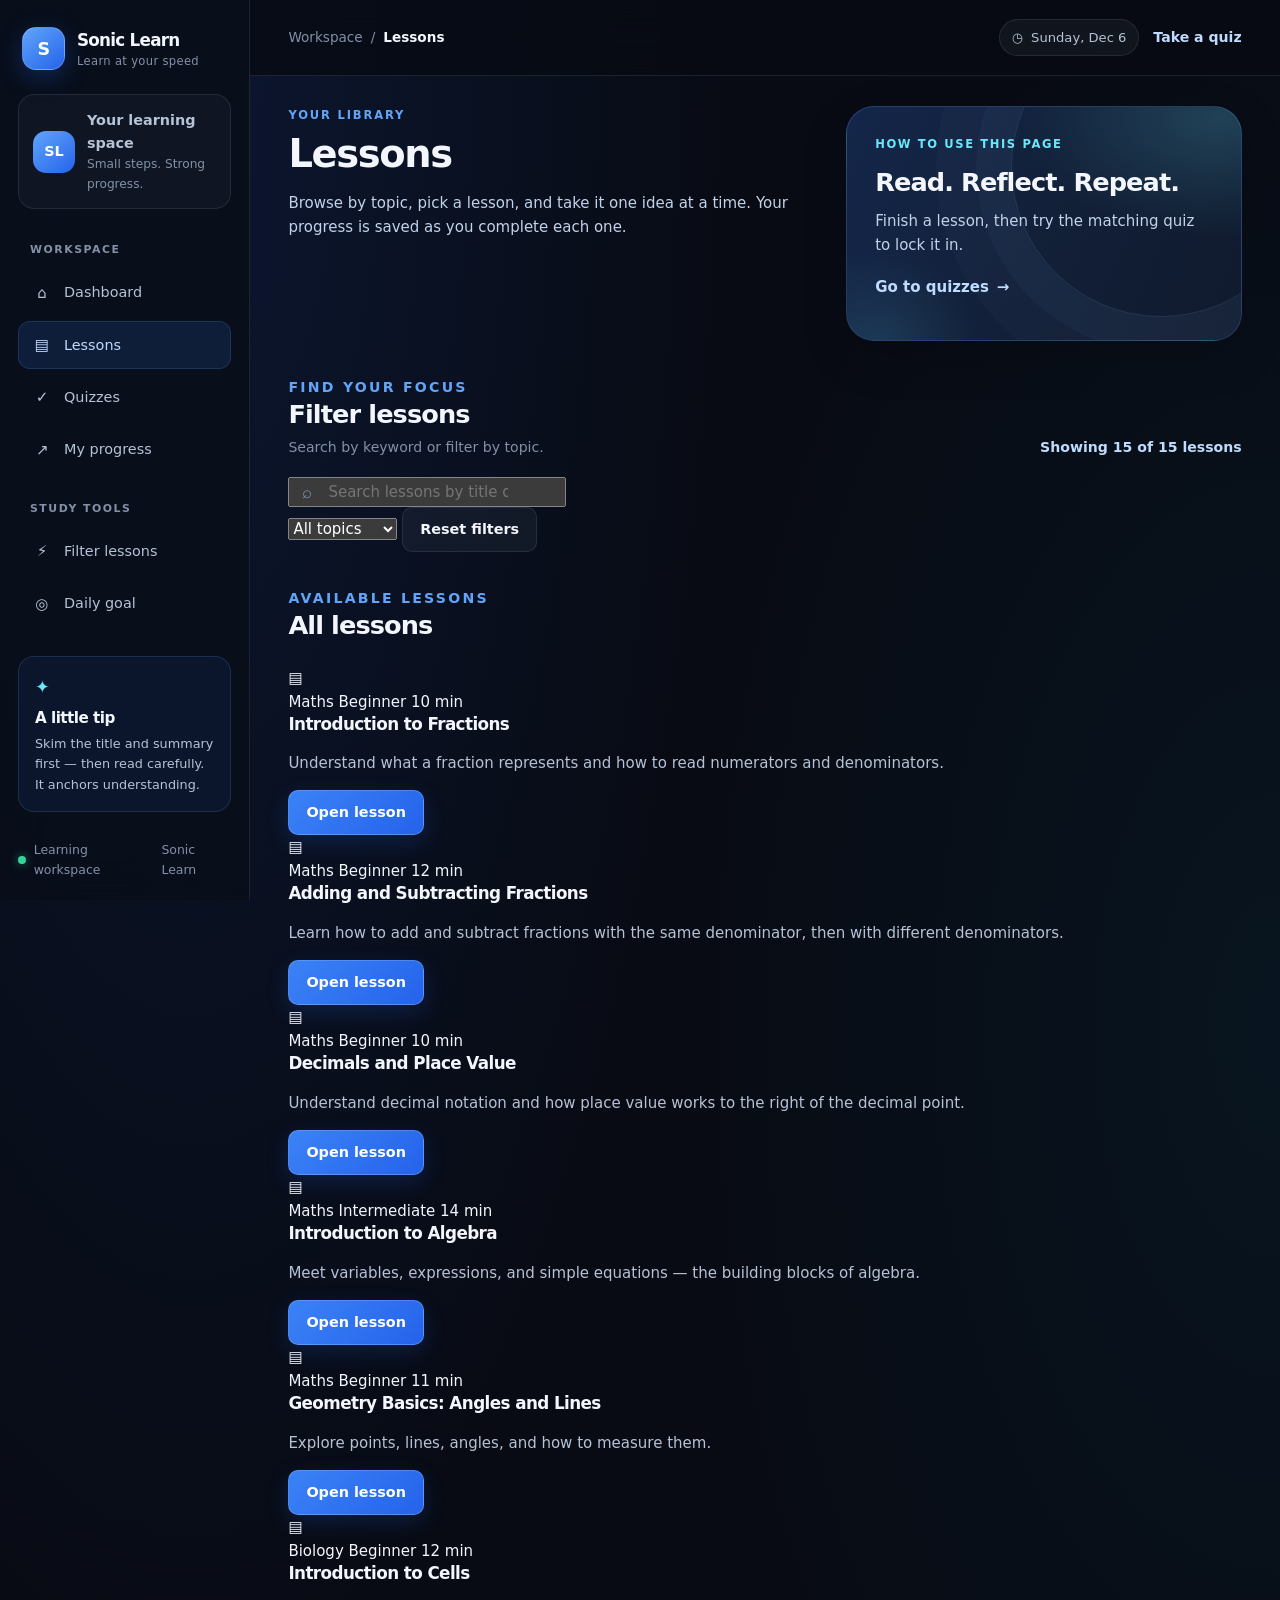
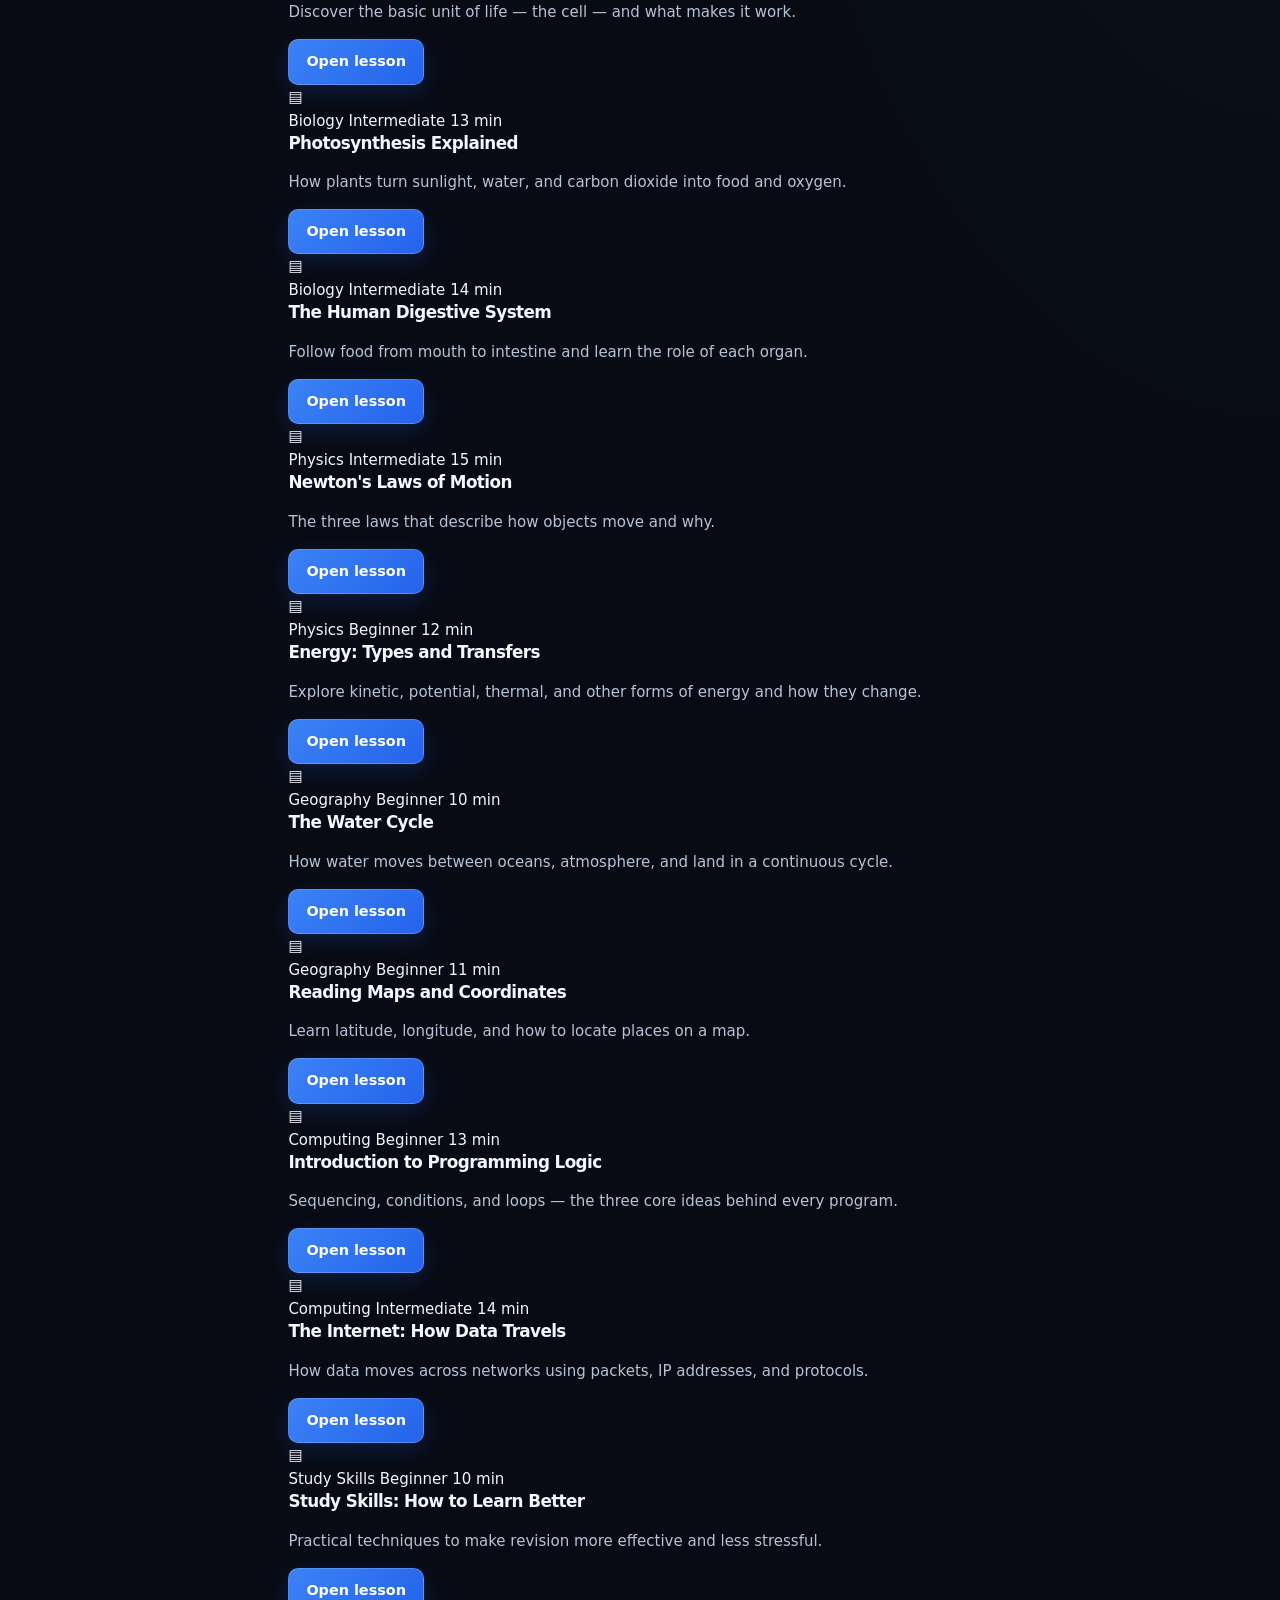
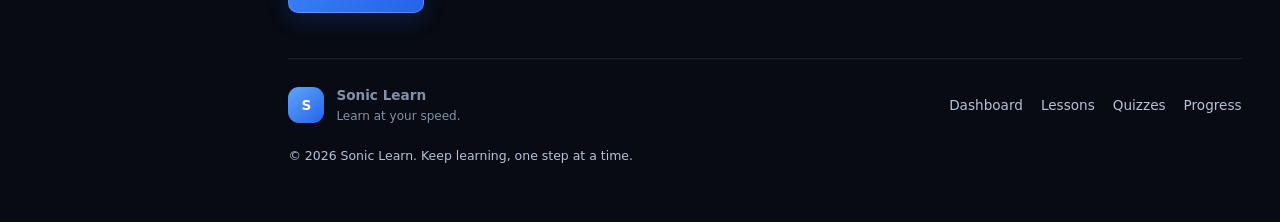
==== commit 6b74819c: "New changes to lesson.html and lessons.js" ====
--- a/lessons.html
+++ b/lessons.html
@@ -9,6 +9,9 @@
         index.html
         css/style.css
         js/app.js
+        js/progress.js
+        js/lessons.js
+        js/quiz.js
         lessons.html
         quiz.html
         lessons.json
@@ -16,7 +19,7 @@
         sw.js
 
         All styling lives in css/style.css.
-        All behaviour lives in js/app.js.
+        All behaviour lives in js/app.js + js/lessons.js.
         Lesson data is fetched from lessons.json.
     -->
 
@@ -196,15 +199,27 @@
                         </div>
 
                         <div class="toolbar" role="search">
-                            <div class="search-box">
+                            <div class="search-box search-box-interactive">
                                 <label class="visually-hidden" for="lessons-search">Search lessons</label>
+                                <span class="search-box-icon" aria-hidden="true">⌕</span>
                                 <input
                                     id="lessons-search"
-                                    class="input"
+                                    class="input input-with-icon"
                                     type="search"
                                     placeholder="Search lessons by title or keyword"
                                     autocomplete="off"
+                                    enterkeyhint="search"
+                                    spellcheck="false"
                                 >
+                                <button
+                                    class="search-clear"
+                                    id="lessons-search-clear"
+                                    type="button"
+                                    aria-label="Clear search"
+                                    hidden
+                                >
+                                    <span aria-hidden="true">&times;</span>
+                                </button>
                             </div>
 
                             <label class="visually-hidden" for="lessons-topic">Filter by topic</label>
@@ -233,7 +248,7 @@
                             aria-live="polite"
                             aria-busy="true"
                         >
-                            <!-- Populated by js/app.js from lessons.json -->
+                            <!-- Populated by js/lessons.js from lessons.json -->
                             <div class="empty-state">
                                 <span class="empty-state-icon" aria-hidden="true">▤</span>
                                 <h3>Loading lessons…</h3>
@@ -248,6 +263,14 @@
                             </p>
                         </noscript>
                     </section>
+
+                    <!-- ============ LESSON READER ============ -->
+                    <section
+                        class="dashboard-section lesson-reader"
+                        id="lesson-reader"
+                        aria-live="polite"
+                        hidden
+                    ></section>
 
                     <!-- ============ FOOTER ============ -->
                     <footer class="page-footer">
--- a/css/style.css
+++ b/css/style.css
@@ -1576,7 +1576,172 @@
     transition-duration: 0.01ms !important;
   }
 }
-
+/* =========================================================
+   LESSONS PAGE — interactive search + in-page reader
+   ========================================================= */
+
+/* ---------- Search box with icon + clear button ---------- */
+.search-box-interactive {
+  position: relative;
+  display: flex;
+  align-items: center;
+}
+
+.search-box-icon {
+  position: absolute;
+  left: 14px;
+  color: var(--muted);
+  font-size: 1.05rem;
+  pointer-events: none;
+  transition: color var(--transition);
+}
+
+.input-with-icon {
+  padding-left: 38px;
+  padding-right: 42px;
+}
+
+.search-box-interactive:focus-within .search-box-icon {
+  color: var(--primary);
+}
+
+.search-clear {
+  position: absolute;
+  right: 8px;
+  display: grid;
+  width: 28px;
+  height: 28px;
+  place-items: center;
+  color: var(--muted);
+  background: transparent;
+  border: 0;
+  border-radius: 999px;
+  cursor: pointer;
+  font-size: 1rem;
+  transition: color var(--transition), background var(--transition);
+}
+
+.search-clear:hover {
+  color: var(--text);
+  background: rgba(148, 163, 184, 0.12);
+}
+
+.search-clear:focus-visible {
+  outline: 2px solid var(--primary);
+  outline-offset: 2px;
+}
+
+/* ---------- Highlighted matches inside cards ---------- */
+.lesson-card mark {
+  color: var(--text);
+  background: rgba(96, 165, 250, 0.22);
+  border-radius: 3px;
+  padding: 0 2px;
+}
+
+/* ---------- Lesson card pressed/active feedback ---------- */
+.lesson-card-done {
+  opacity: 0.92;
+  border-color: rgba(52, 211, 153, 0.22);
+}
+.lesson-card-done .lesson-icon {
+  color: var(--green);
+  background: rgba(52, 211, 153, 0.12);
+  border-color: rgba(52, 211, 153, 0.14);
+}
+
+.lesson-card.is-open {
+  border-color: var(--border-active);
+  box-shadow: 0 0 0 1px var(--border-active), var(--shadow-card);
+}
+
+/* ---------- Reader panel ---------- */
+.lesson-reader {
+  margin-top: 30px;
+  animation: lessonReaderIn 220ms ease-out;
+}
+
+@keyframes lessonReaderIn {
+  from { opacity: 0; transform: translateY(8px); }
+  to   { opacity: 1; transform: translateY(0); }
+}
+
+.lesson-reader-shell {
+  padding: 26px;
+  background: var(--surface-glass);
+  border: 1px solid var(--border);
+  border-radius: var(--radius-lg);
+  box-shadow: var(--shadow-card);
+}
+
+.lesson-reader-head {
+  display: flex;
+  align-items: flex-start;
+  justify-content: space-between;
+  gap: 16px;
+  margin-bottom: 22px;
+  padding-bottom: 18px;
+  border-bottom: 1px solid var(--border);
+}
+.lesson-reader-head h2 {
+  margin: 4px 0 8px;
+}
+.lesson-reader-head .section-description {
+  margin: 0;
+}
+.lesson-reader-close {
+  font-size: 1.3rem;
+  flex-shrink: 0;
+}
+
+.lesson-body {
+  color: var(--text-soft);
+  font-size: 1rem;
+  line-height: 1.85;
+}
+.lesson-body p {
+  margin-bottom: 16px;
+}
+.lesson-body p:last-child {
+  margin-bottom: 0;
+}
+
+.lesson-complete-bar {
+  display: flex;
+  flex-wrap: wrap;
+  align-items: center;
+  gap: 12px;
+  margin-top: 26px;
+  padding-top: 20px;
+  border-top: 1px solid var(--border);
+}
+
+/* ---------- Responsive ---------- */
+@media (max-width: 760px) {
+  .lesson-reader-shell {
+    padding: 20px;
+  }
+  .lesson-reader-head {
+    flex-direction: column;
+    align-items: flex-start;
+  }
+  .lesson-reader-close {
+    align-self: flex-end;
+    margin-top: -8px;
+  }
+  .lesson-complete-bar {
+    flex-direction: column;
+    align-items: stretch;
+  }
+  .lesson-complete-bar .button,
+  .lesson-complete-bar a.button {
+    width: 100%;
+  }
+}
+
+@media (prefers-reduced-motion: reduce) {
+  .lesson-reader { animation: none; }
+}
 /* =========================================================
    End of stylesheet
    Copyright withheld by Mark Bradley.
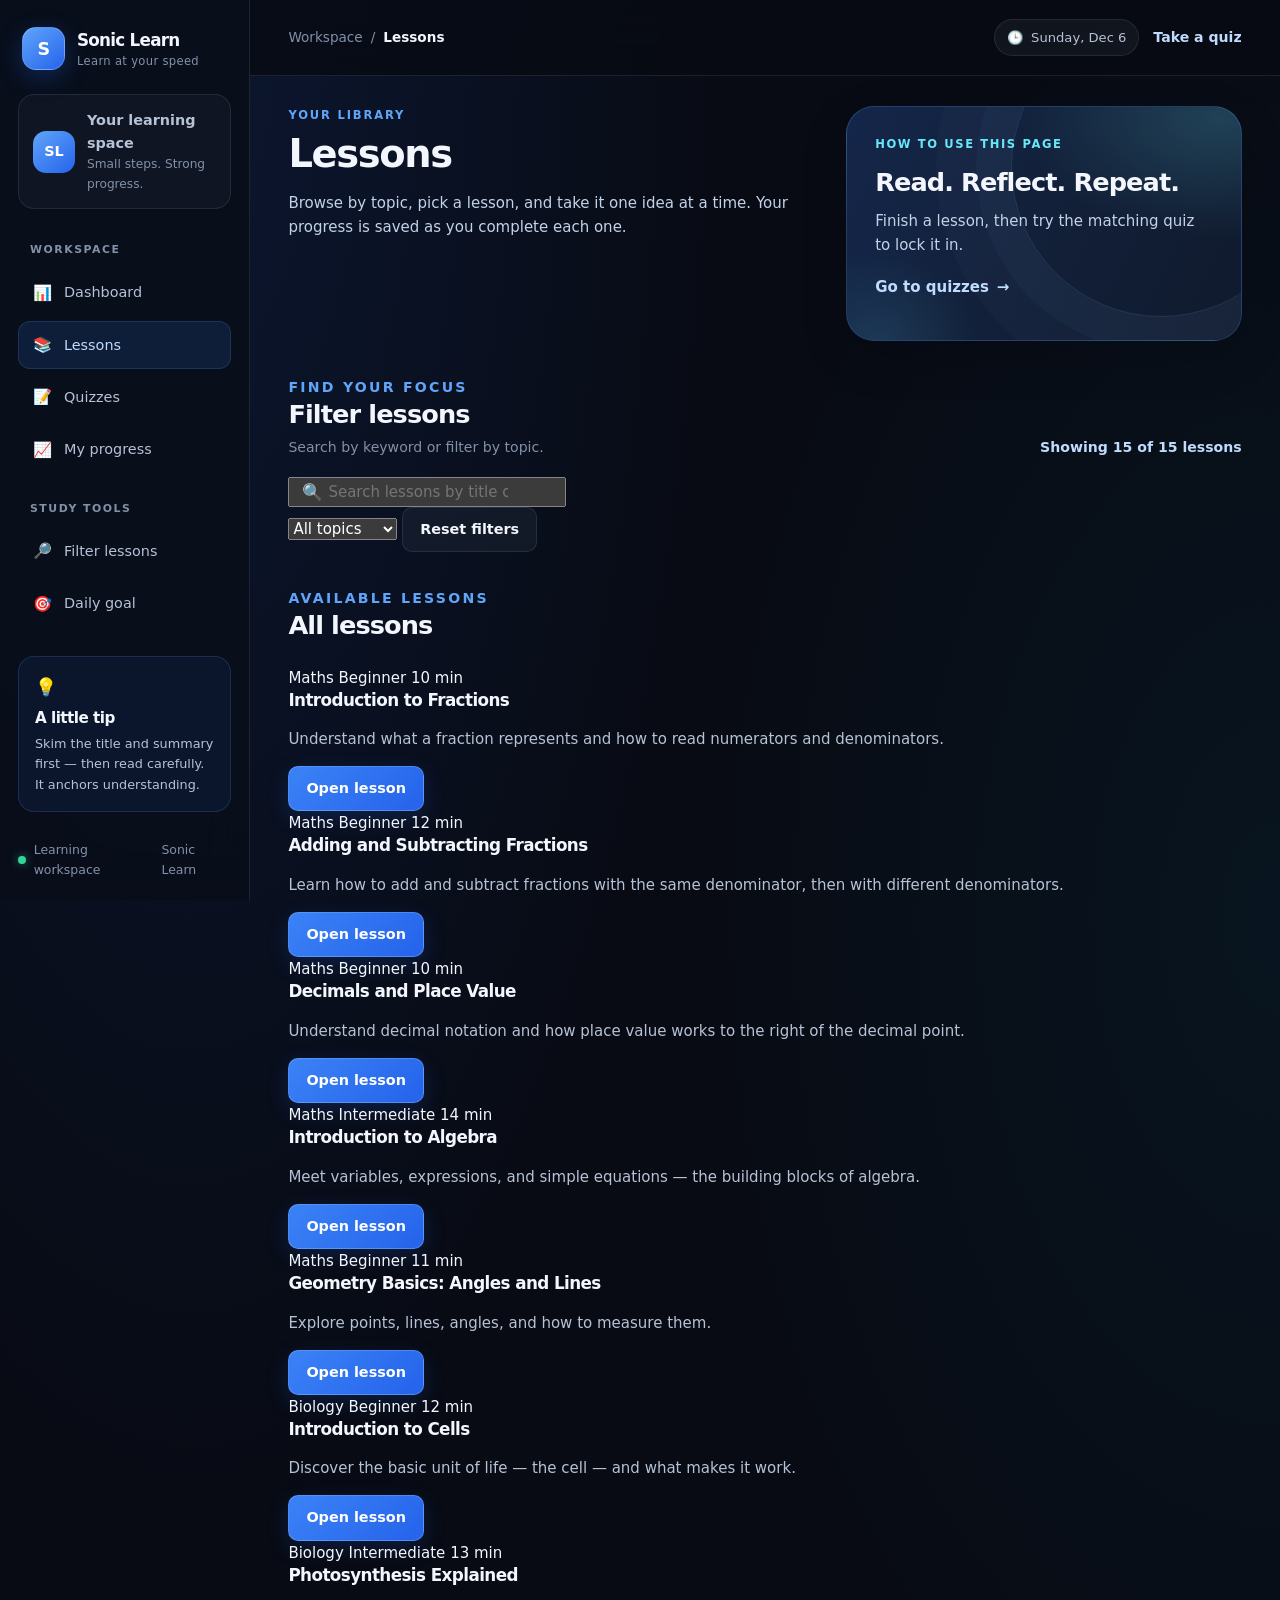
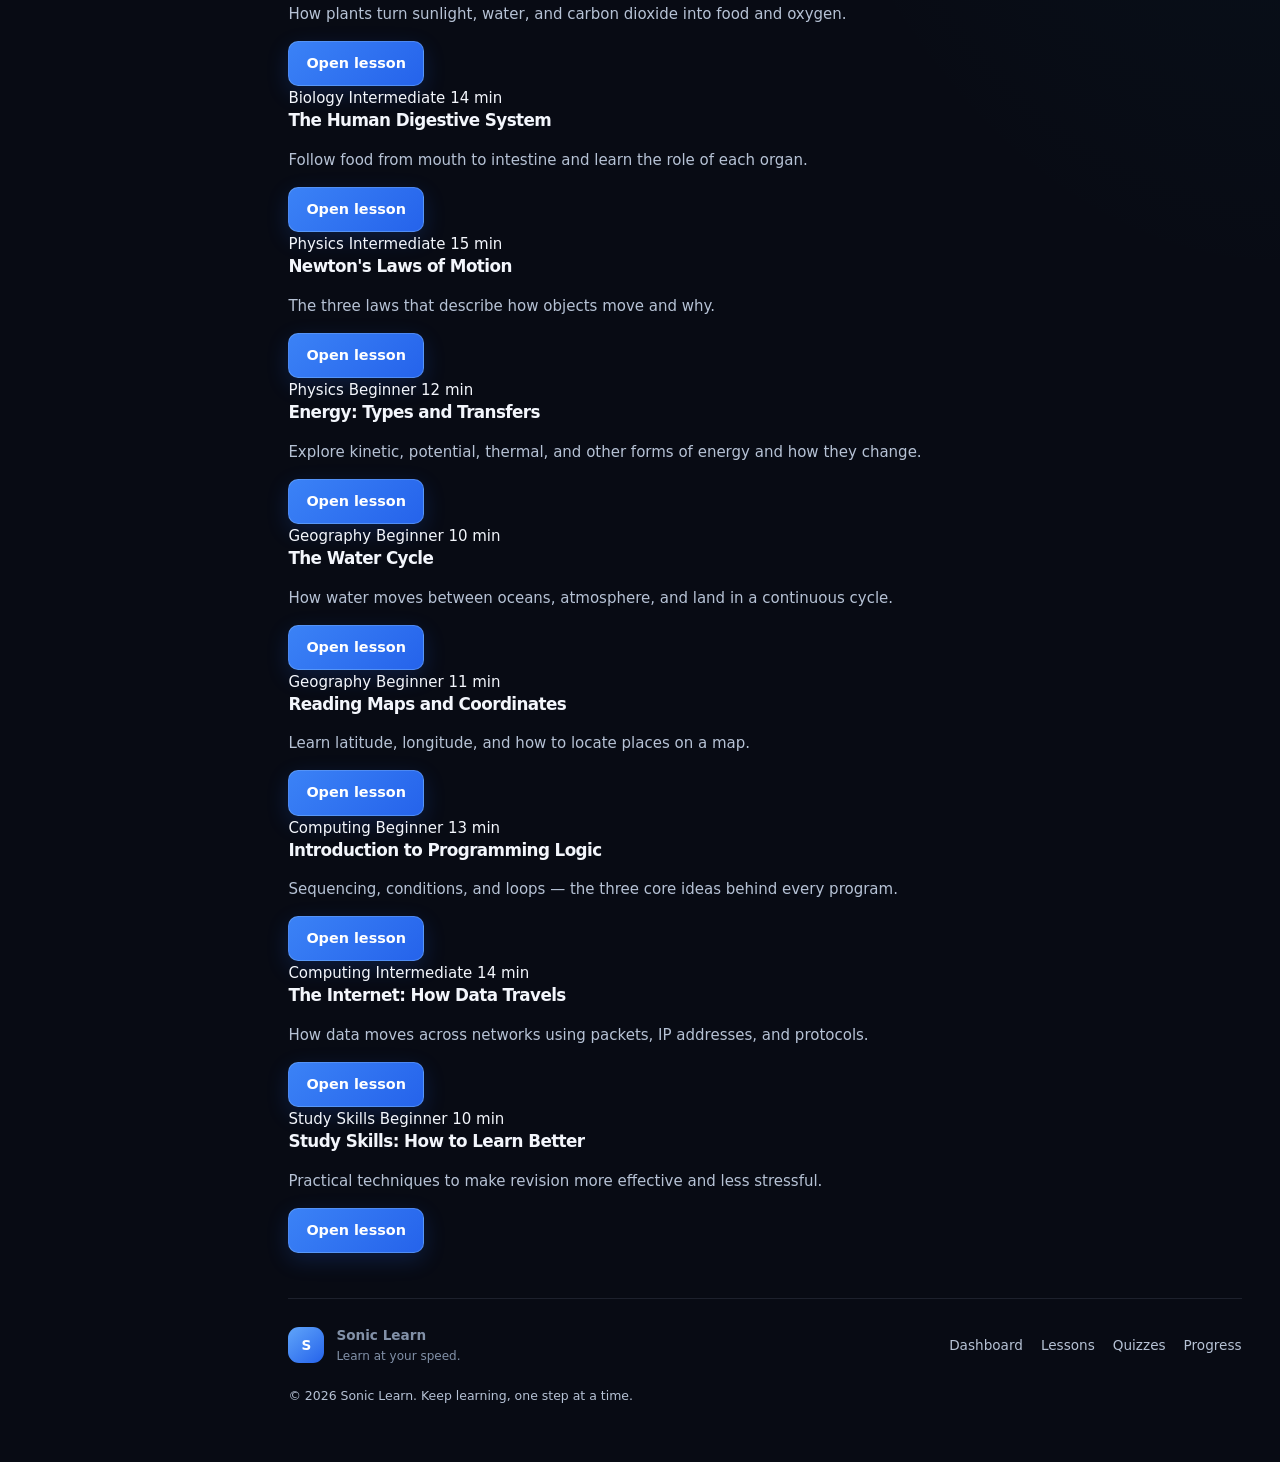
==== commit f4cd92be: "Added better icons" ====
--- a/lessons.html
+++ b/lessons.html
@@ -87,29 +87,29 @@
             <nav class="navigation" aria-label="Main navigation">
                 <p class="nav-heading">Workspace</p>
                 <a class="nav-link" href="index.html">
-                    <span class="nav-icon" aria-hidden="true">⌂</span>
+                    <span class="nav-icon" aria-hidden="true">📊</span>
                     <span>Dashboard</span>
                 </a>
                 <a class="nav-link active" href="lessons.html" aria-current="page">
-                    <span class="nav-icon" aria-hidden="true">▤</span>
+                    <span class="nav-icon" aria-hidden="true">📚</span>
                     <span>Lessons</span>
                 </a>
                 <a class="nav-link" href="quiz.html">
-                    <span class="nav-icon" aria-hidden="true">✓</span>
+                    <span class="nav-icon" aria-hidden="true">📝</span>
                     <span>Quizzes</span>
                 </a>
                 <a class="nav-link" href="index.html#progress-section">
-                    <span class="nav-icon" aria-hidden="true">↗</span>
+                    <span class="nav-icon" aria-hidden="true">📈</span>
                     <span>My progress</span>
                 </a>
 
                 <p class="nav-heading nav-heading-spaced">Study tools</p>
                 <a class="nav-link" href="#lessons-toolbar">
-                    <span class="nav-icon" aria-hidden="true">⚡</span>
+                    <span class="nav-icon" aria-hidden="true">🔎</span>
                     <span>Filter lessons</span>
                 </a>
                 <a class="nav-link" href="index.html#goal-panel">
-                    <span class="nav-icon" aria-hidden="true">◎</span>
+                    <span class="nav-icon" aria-hidden="true">🎯</span>
                     <span>Daily goal</span>
                 </a>
             </nav>
@@ -117,7 +117,7 @@
             <div class="sidebar-spacer" aria-hidden="true"></div>
 
             <section class="sidebar-tip" aria-labelledby="sidebar-tip-title">
-                <div class="sidebar-tip-icon" aria-hidden="true">✦</div>
+                <div class="sidebar-tip-icon" aria-hidden="true">💡</div>
                 <h2 id="sidebar-tip-title">A little tip</h2>
                 <p>Skim the title and summary first — then read carefully. It anchors understanding.</p>
             </section>
@@ -151,7 +151,7 @@
 
                 <div class="topbar-right">
                     <div class="today-label">
-                        <span class="today-label-icon" aria-hidden="true">◷</span>
+                        <span class="today-label-icon" aria-hidden="true">🕒</span>
                         <time id="today-date" datetime="">Today</time>
                     </div>
                     <a class="topbar-link" href="quiz.html">Take a quiz</a>
@@ -201,7 +201,7 @@
                         <div class="toolbar" role="search">
                             <div class="search-box search-box-interactive">
                                 <label class="visually-hidden" for="lessons-search">Search lessons</label>
-                                <span class="search-box-icon" aria-hidden="true">⌕</span>
+                                <span class="search-box-icon" aria-hidden="true">🔍</span>
                                 <input
                                     id="lessons-search"
                                     class="input input-with-icon"
@@ -250,7 +250,7 @@
                         >
                             <!-- Populated by js/lessons.js from lessons.json -->
                             <div class="empty-state">
-                                <span class="empty-state-icon" aria-hidden="true">▤</span>
+                                <span class="empty-state-icon" aria-hidden="true">📚</span>
                                 <h3>Loading lessons…</h3>
                                 <p>Fetching lesson data from lessons.json.</p>
                             </div>
